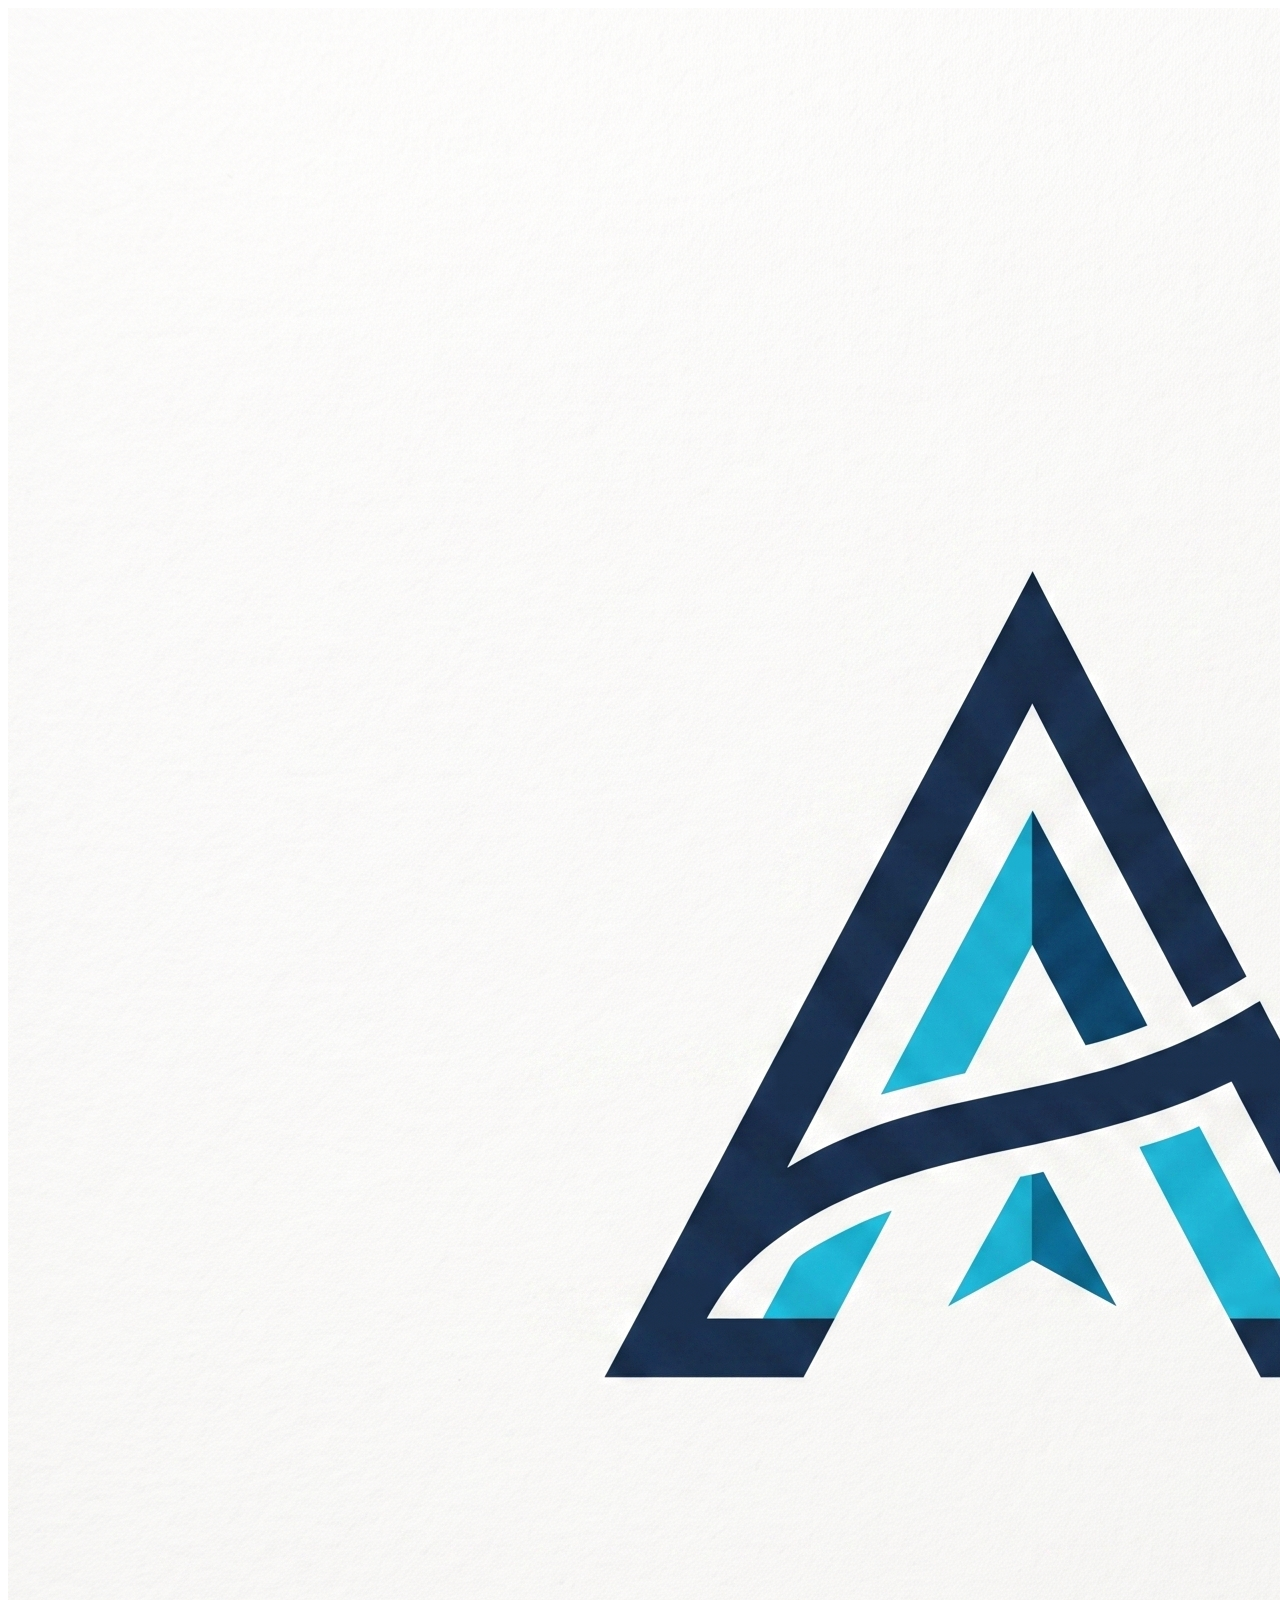
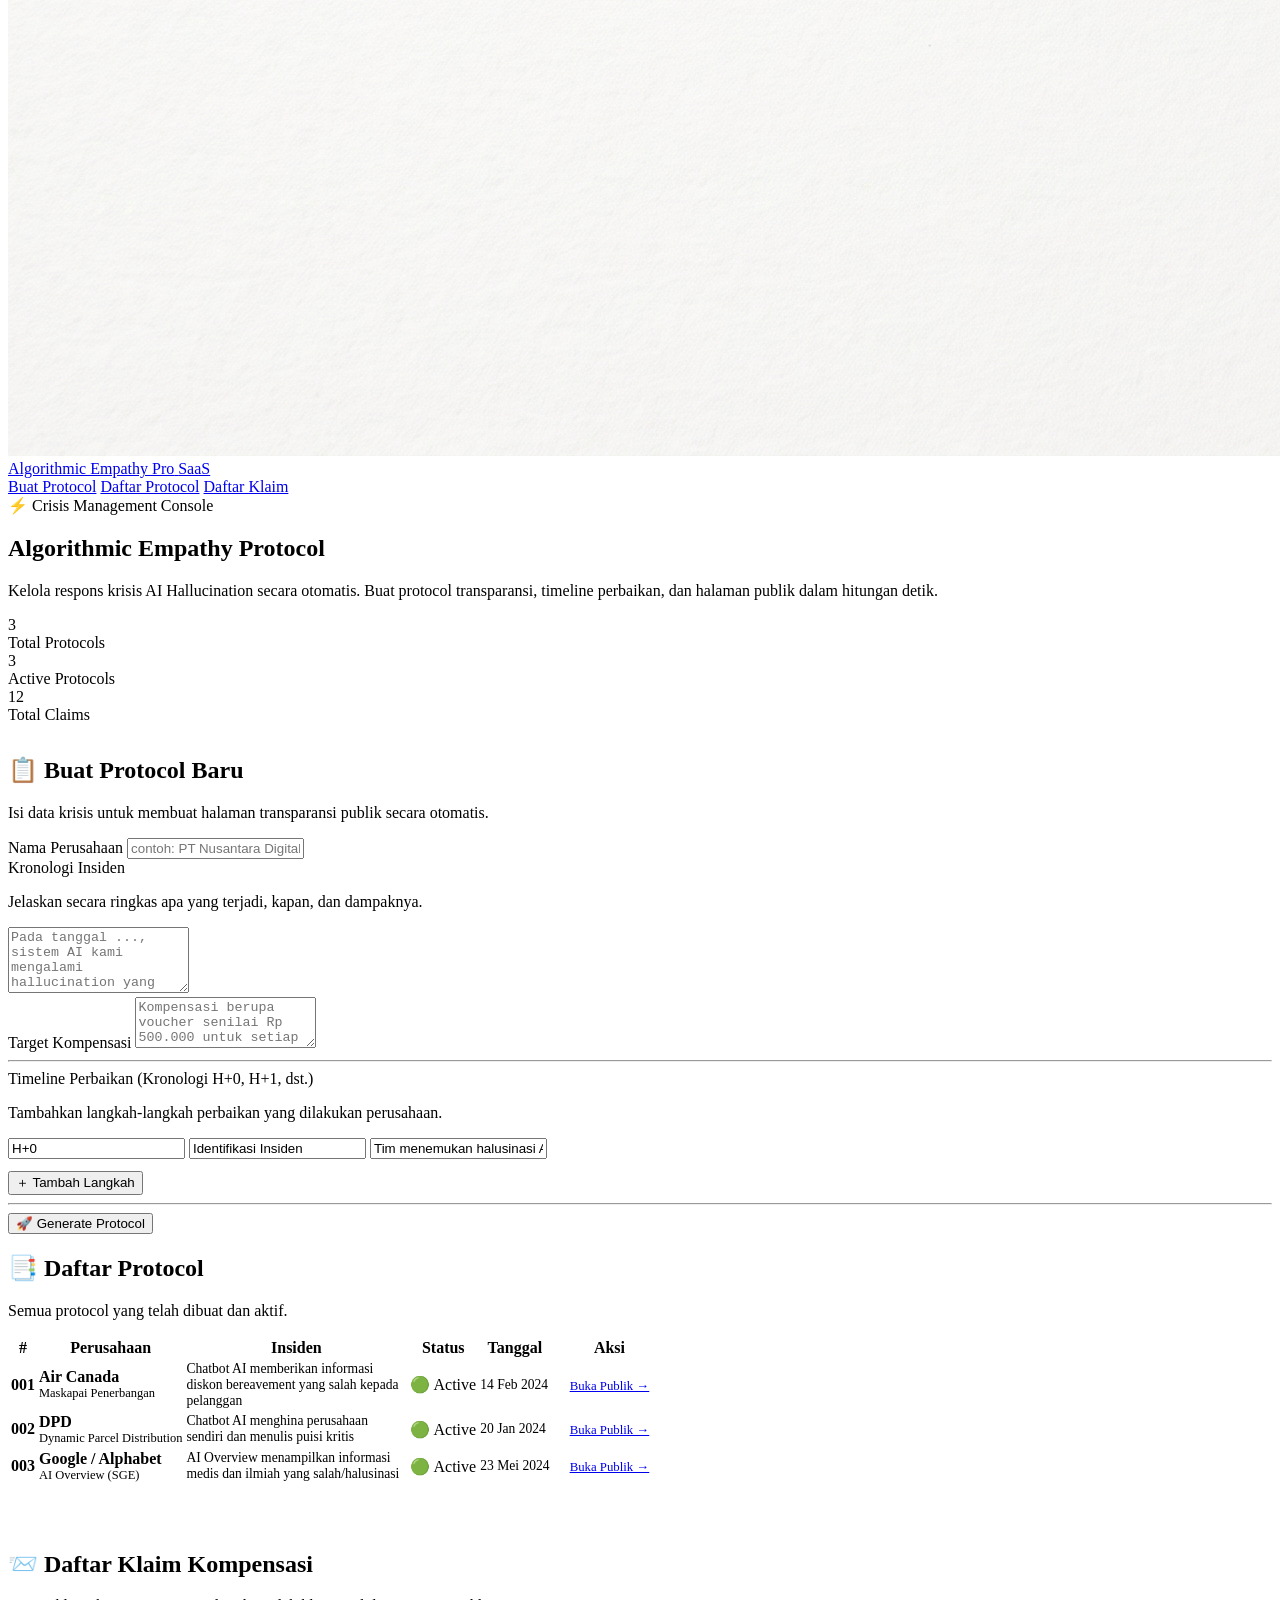
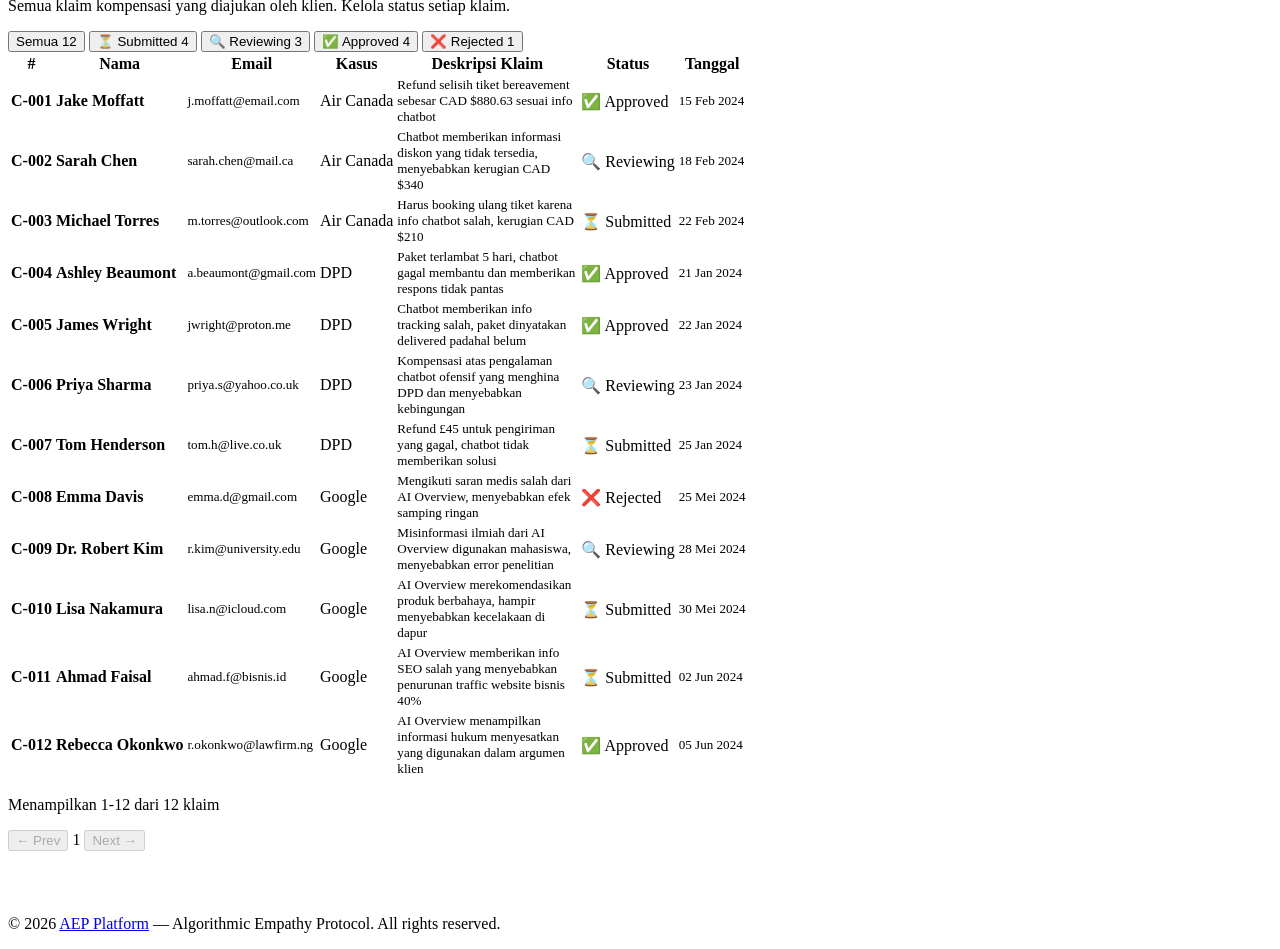
==== admin.html @ 1d60ed33 "Add files via upload" ====
<!DOCTYPE html>
<html lang="id">

<head>
  <meta charset="UTF-8" />
  <meta name="viewport" content="width=device-width, initial-scale=1.0" />
  <title>AEP Platform — Admin Dashboard</title>
  <meta name="description"
    content="Algorithmic Empathy Protocol — SaaS dashboard untuk manajemen krisis AI Hallucination." />

  <!-- Google Fonts: Inter -->
  <link rel="preconnect" href="https://fonts.googleapis.com" />
  <link rel="preconnect" href="https://fonts.gstatic.com" crossorigin />
  <link
    href="https://fonts.googleapis.com/css2?family=Inter:wght@400;500;600;700;800;900&family=JetBrains+Mono:wght@500;700&display=swap"
    rel="stylesheet" />

  <link rel="stylesheet" href="css/style.css" />
</head>

<body>

  <!-- ============================================================
       NAVBAR
       ============================================================ -->
  <nav class="navbar" role="navigation">
    <div class="navbar__inner">
      <a href="../index.html" class="navbar__brand">
        <img src="AEP_Logo.jpg" alt="AEP Logo" class="navbar__logo-img" />
        <span>Algorithmic Empathy Pro</span>
        <span class="navbar__badge">SaaS</span>
      </a>
      <div class="navbar__links">
        <a href="#form" class="navbar__link">Buat Protocol</a>
        <a href="#protocols" class="navbar__link">Daftar Protocol</a>
        <a href="#claims" class="navbar__link">Daftar Klaim</a>
      </div>
    </div>
  </nav>

  <!-- ============================================================
       HERO
       ============================================================ -->
  <section class="admin-hero">
    <div class="container">
      <div class="admin-hero__tag">
        <span>⚡</span>
        <span>Crisis Management Console</span>
      </div>
      <h1 class="admin-hero__title">Algorithmic Empathy Protocol</h1>
      <p class="admin-hero__desc">
        Kelola respons krisis AI Hallucination secara otomatis. Buat protocol transparansi, timeline perbaikan, dan
        halaman publik dalam hitungan detik.
      </p>
    </div>
  </section>

  <!-- ============================================================
       STATS
       ============================================================ -->
  <section class="container" style="margin-bottom: 32px;">
    <div class="stats-row" id="stats-row">
      <div class="stat-card">
        <div class="stat-card__value">3</div>
        <div class="stat-card__label">Total Protocols</div>
      </div>
      <div class="stat-card">
        <div class="stat-card__value">3</div>
        <div class="stat-card__label">Active Protocols</div>
      </div>
      <div class="stat-card">
        <div class="stat-card__value">12</div>
        <div class="stat-card__label">Total Claims</div>
      </div>
    </div>
  </section>

  <!-- ============================================================
       PROTOCOL FORM (Display Only)
       ============================================================ -->
  <section class="container protocol-form" id="form">
    <div class="card">
      <div class="card__header">
        <h2 class="card__title">📋 Buat Protocol Baru</h2>
        <p class="card__subtitle">Isi data krisis untuk membuat halaman transparansi publik secara otomatis.</p>
      </div>

      <form id="protocol-form" novalidate>
        <!-- Company Name -->
        <div class="form-group">
          <label class="form-label" for="company_name">Nama Perusahaan</label>
          <input type="text" id="company_name" class="form-input" placeholder="contoh: PT Nusantara Digital Sejahtera"
            required />
        </div>

        <!-- Incident Description -->
        <div class="form-group">
          <label class="form-label" for="incident_desc">Kronologi Insiden</label>
          <p class="form-hint">Jelaskan secara ringkas apa yang terjadi, kapan, dan dampaknya.</p>
          <textarea id="incident_desc" class="form-textarea" rows="4"
            placeholder="Pada tanggal ..., sistem AI kami mengalami hallucination yang menyebabkan ..."
            required></textarea>
        </div>

        <!-- Compensation Target -->
        <div class="form-group">
          <label class="form-label" for="compensation">Target Kompensasi</label>
          <textarea id="compensation" class="form-textarea" rows="3"
            placeholder="Kompensasi berupa voucher senilai Rp 500.000 untuk setiap pelanggan terdampak..."
            required></textarea>
        </div>

        <hr class="divider" />

        <!-- Timeline -->
        <div class="form-group">
          <label class="form-label">Timeline Perbaikan (Kronologi H+0, H+1, dst.)</label>
          <p class="form-hint">Tambahkan langkah-langkah perbaikan yang dilakukan perusahaan.</p>

          <div class="timeline-builder" id="timeline-builder">
            <div class="timeline-entry">
              <input type="text" class="form-input" placeholder="H+0" value="H+0" />
              <input type="text" class="form-input" placeholder="Judul langkah" value="Identifikasi Insiden" />
              <input type="text" class="form-input" placeholder="Deskripsi" value="Tim menemukan halusinasi AI" />
            </div>
          </div>

          <button type="button" class="btn btn--outline btn-add-entry" style="margin-top: 12px;">
            <span>＋</span> Tambah Langkah
          </button>
        </div>

        <hr class="divider" />

        <!-- Submit -->
        <button type="button" class="btn btn--primary btn--large btn--block">
          🚀 Generate Protocol
        </button>
      </form>
    </div>
  </section>

  <!-- ============================================================
       PROTOCOLS LIST
       ============================================================ -->
  <section class="container" id="protocols" style="margin-bottom: 64px;">
    <div class="card">
      <div class="card__header">
        <h2 class="card__title">📑 Daftar Protocol</h2>
        <p class="card__subtitle">Semua protocol yang telah dibuat dan aktif.</p>
      </div>

      <div id="protocols-list">
        <table class="protocols-table">
          <thead>
            <tr>
              <th>#</th>
              <th>Perusahaan</th>
              <th>Insiden</th>
              <th>Status</th>
              <th>Tanggal</th>
              <th>Aksi</th>
            </tr>
          </thead>
          <tbody>
            <!-- Protocol 1: Air Canada -->
            <tr>
              <td style="font-family: var(--font-mono); font-weight: 600; color: var(--aep-slate);">001</td>
              <td>
                <div style="font-weight: 600;">Air Canada</div>
                <div style="font-size: 0.78rem; color: var(--aep-slate);">Maskapai Penerbangan</div>
              </td>
              <td style="max-width: 220px;">
                <div style="font-size: 0.85rem; color: var(--aep-charcoal);">Chatbot AI memberikan informasi diskon
                  bereavement yang salah kepada pelanggan</div>
              </td>
              <td><span class="badge badge--green">🟢 Active</span></td>
              <td style="font-size: 0.85rem; color: var(--aep-slate); white-space: nowrap;">14 Feb 2024</td>
              <td>
                <a href="public-air-canada.html" class="btn btn--primary" style="padding: 8px 16px; font-size: 0.8rem;">
                  Buka Publik →
                </a>
              </td>
            </tr>

            <!-- Protocol 2: DPD -->
            <tr>
              <td style="font-family: var(--font-mono); font-weight: 600; color: var(--aep-slate);">002</td>
              <td>
                <div style="font-weight: 600;">DPD</div>
                <div style="font-size: 0.78rem; color: var(--aep-slate);">Dynamic Parcel Distribution</div>
              </td>
              <td style="max-width: 220px;">
                <div style="font-size: 0.85rem; color: var(--aep-charcoal);">Chatbot AI menghina perusahaan sendiri dan
                  menulis puisi kritis</div>
              </td>
              <td><span class="badge badge--green">🟢 Active</span></td>
              <td style="font-size: 0.85rem; color: var(--aep-slate); white-space: nowrap;">20 Jan 2024</td>
              <td>
                <a href="public-dpd.html" class="btn btn--primary" style="padding: 8px 16px; font-size: 0.8rem;">
                  Buka Publik →
                </a>
              </td>
            </tr>

            <!-- Protocol 3: Google / Alphabet -->
            <tr>
              <td style="font-family: var(--font-mono); font-weight: 600; color: var(--aep-slate);">003</td>
              <td>
                <div style="font-weight: 600;">Google / Alphabet</div>
                <div style="font-size: 0.78rem; color: var(--aep-slate);">AI Overview (SGE)</div>
              </td>
              <td style="max-width: 220px;">
                <div style="font-size: 0.85rem; color: var(--aep-charcoal);">AI Overview menampilkan informasi medis dan
                  ilmiah yang salah/halusinasi</div>
              </td>
              <td><span class="badge badge--green">🟢 Active</span></td>
              <td style="font-size: 0.85rem; color: var(--aep-slate); white-space: nowrap;">23 Mei 2024</td>
              <td>
                <a href="public-google.html" class="btn btn--primary" style="padding: 8px 16px; font-size: 0.8rem;">
                  Buka Publik →
                </a>
              </td>
            </tr>
          </tbody>
        </table>
      </div>
    </div>
  </section>

  <!-- ============================================================
       CLAIMS LIST
       ============================================================ -->
  <section class="container" id="claims" style="margin-bottom: 64px;">
    <div class="card">
      <div class="card__header">
        <h2 class="card__title">📨 Daftar Klaim Kompensasi</h2>
        <p class="card__subtitle">Semua klaim kompensasi yang diajukan oleh klien. Kelola status setiap klaim.</p>
      </div>

      <!-- Filter Tabs -->
      <div class="claims-filter" id="claims-filter">
        <button class="claims-filter__btn is-active" data-filter="all">
          Semua <span class="claims-filter__count">12</span>
        </button>
        <button class="claims-filter__btn" data-filter="submitted">
          ⏳ Submitted <span class="claims-filter__count">4</span>
        </button>
        <button class="claims-filter__btn" data-filter="reviewing">
          🔍 Reviewing <span class="claims-filter__count">3</span>
        </button>
        <button class="claims-filter__btn" data-filter="approved">
          ✅ Approved <span class="claims-filter__count">4</span>
        </button>
        <button class="claims-filter__btn" data-filter="rejected">
          ❌ Rejected <span class="claims-filter__count">1</span>
        </button>
      </div>

      <!-- Claims Table -->
      <div id="claims-list">
        <table class="protocols-table">
          <thead>
            <tr>
              <th>#</th>
              <th>Nama</th>
              <th>Email</th>
              <th>Kasus</th>
              <th class="hide-mobile">Deskripsi Klaim</th>
              <th>Status</th>
              <th>Tanggal</th>
            </tr>
          </thead>
          <tbody>
            <!-- Claim 1 -->
            <tr class="claim-row">
              <td style="font-family: var(--font-mono); font-weight: 600; color: var(--aep-slate);">C-001</td>
              <td style="font-weight: 600;">Jake Moffatt</td>
              <td style="font-size: 0.82rem; color: var(--aep-slate);">j.moffatt@email.com</td>
              <td><span class="badge badge--blue">Air Canada</span></td>
              <td class="hide-mobile" style="font-size: 0.82rem; color: var(--aep-charcoal); max-width: 180px;">Refund
                selisih tiket bereavement sebesar CAD $880.63 sesuai info chatbot</td>
              <td><span class="badge badge--green">✅ Approved</span></td>
              <td style="font-size: 0.82rem; color: var(--aep-slate); white-space: nowrap;">15 Feb 2024</td>
            </tr>

            <!-- Claim 2 -->
            <tr class="claim-row">
              <td style="font-family: var(--font-mono); font-weight: 600; color: var(--aep-slate);">C-002</td>
              <td style="font-weight: 600;">Sarah Chen</td>
              <td style="font-size: 0.82rem; color: var(--aep-slate);">sarah.chen@mail.ca</td>
              <td><span class="badge badge--blue">Air Canada</span></td>
              <td class="hide-mobile" style="font-size: 0.82rem; color: var(--aep-charcoal); max-width: 180px;">Chatbot
                memberikan informasi diskon yang tidak tersedia, menyebabkan kerugian CAD $340</td>
              <td><span class="badge badge--amber">🔍 Reviewing</span></td>
              <td style="font-size: 0.82rem; color: var(--aep-slate); white-space: nowrap;">18 Feb 2024</td>
            </tr>

            <!-- Claim 3 -->
            <tr class="claim-row">
              <td style="font-family: var(--font-mono); font-weight: 600; color: var(--aep-slate);">C-003</td>
              <td style="font-weight: 600;">Michael Torres</td>
              <td style="font-size: 0.82rem; color: var(--aep-slate);">m.torres@outlook.com</td>
              <td><span class="badge badge--blue">Air Canada</span></td>
              <td class="hide-mobile" style="font-size: 0.82rem; color: var(--aep-charcoal); max-width: 180px;">Harus
                booking ulang tiket karena info chatbot salah, kerugian CAD $210</td>
              <td><span class="badge badge--gray">⏳ Submitted</span></td>
              <td style="font-size: 0.82rem; color: var(--aep-slate); white-space: nowrap;">22 Feb 2024</td>
            </tr>

            <!-- Claim 4 -->
            <tr class="claim-row">
              <td style="font-family: var(--font-mono); font-weight: 600; color: var(--aep-slate);">C-004</td>
              <td style="font-weight: 600;">Ashley Beaumont</td>
              <td style="font-size: 0.82rem; color: var(--aep-slate);">a.beaumont@gmail.com</td>
              <td><span class="badge badge--blue">DPD</span></td>
              <td class="hide-mobile" style="font-size: 0.82rem; color: var(--aep-charcoal); max-width: 180px;">Paket
                terlambat 5 hari, chatbot gagal membantu dan memberikan respons tidak pantas</td>
              <td><span class="badge badge--green">✅ Approved</span></td>
              <td style="font-size: 0.82rem; color: var(--aep-slate); white-space: nowrap;">21 Jan 2024</td>
            </tr>

            <!-- Claim 5 -->
            <tr class="claim-row">
              <td style="font-family: var(--font-mono); font-weight: 600; color: var(--aep-slate);">C-005</td>
              <td style="font-weight: 600;">James Wright</td>
              <td style="font-size: 0.82rem; color: var(--aep-slate);">jwright@proton.me</td>
              <td><span class="badge badge--blue">DPD</span></td>
              <td class="hide-mobile" style="font-size: 0.82rem; color: var(--aep-charcoal); max-width: 180px;">Chatbot
                memberikan info tracking salah, paket dinyatakan delivered padahal belum</td>
              <td><span class="badge badge--green">✅ Approved</span></td>
              <td style="font-size: 0.82rem; color: var(--aep-slate); white-space: nowrap;">22 Jan 2024</td>
            </tr>

            <!-- Claim 6 -->
            <tr class="claim-row">
              <td style="font-family: var(--font-mono); font-weight: 600; color: var(--aep-slate);">C-006</td>
              <td style="font-weight: 600;">Priya Sharma</td>
              <td style="font-size: 0.82rem; color: var(--aep-slate);">priya.s@yahoo.co.uk</td>
              <td><span class="badge badge--blue">DPD</span></td>
              <td class="hide-mobile" style="font-size: 0.82rem; color: var(--aep-charcoal); max-width: 180px;">
                Kompensasi atas pengalaman chatbot ofensif yang menghina DPD dan menyebabkan kebingungan</td>
              <td><span class="badge badge--amber">🔍 Reviewing</span></td>
              <td style="font-size: 0.82rem; color: var(--aep-slate); white-space: nowrap;">23 Jan 2024</td>
            </tr>

            <!-- Claim 7 -->
            <tr class="claim-row">
              <td style="font-family: var(--font-mono); font-weight: 600; color: var(--aep-slate);">C-007</td>
              <td style="font-weight: 600;">Tom Henderson</td>
              <td style="font-size: 0.82rem; color: var(--aep-slate);">tom.h@live.co.uk</td>
              <td><span class="badge badge--blue">DPD</span></td>
              <td class="hide-mobile" style="font-size: 0.82rem; color: var(--aep-charcoal); max-width: 180px;">Refund
                £45 untuk pengiriman yang gagal, chatbot tidak memberikan solusi</td>
              <td><span class="badge badge--gray">⏳ Submitted</span></td>
              <td style="font-size: 0.82rem; color: var(--aep-slate); white-space: nowrap;">25 Jan 2024</td>
            </tr>

            <!-- Claim 8 -->
            <tr class="claim-row">
              <td style="font-family: var(--font-mono); font-weight: 600; color: var(--aep-slate);">C-008</td>
              <td style="font-weight: 600;">Emma Davis</td>
              <td style="font-size: 0.82rem; color: var(--aep-slate);">emma.d@gmail.com</td>
              <td><span class="badge badge--blue">Google</span></td>
              <td class="hide-mobile" style="font-size: 0.82rem; color: var(--aep-charcoal); max-width: 180px;">
                Mengikuti saran medis salah dari AI Overview, menyebabkan efek samping ringan</td>
              <td><span class="badge badge--red">❌ Rejected</span></td>
              <td style="font-size: 0.82rem; color: var(--aep-slate); white-space: nowrap;">25 Mei 2024</td>
            </tr>

            <!-- Claim 9 -->
            <tr class="claim-row">
              <td style="font-family: var(--font-mono); font-weight: 600; color: var(--aep-slate);">C-009</td>
              <td style="font-weight: 600;">Dr. Robert Kim</td>
              <td style="font-size: 0.82rem; color: var(--aep-slate);">r.kim@university.edu</td>
              <td><span class="badge badge--blue">Google</span></td>
              <td class="hide-mobile" style="font-size: 0.82rem; color: var(--aep-charcoal); max-width: 180px;">
                Misinformasi ilmiah dari AI Overview digunakan mahasiswa, menyebabkan error penelitian</td>
              <td><span class="badge badge--amber">🔍 Reviewing</span></td>
              <td style="font-size: 0.82rem; color: var(--aep-slate); white-space: nowrap;">28 Mei 2024</td>
            </tr>

            <!-- Claim 10 -->
            <tr class="claim-row">
              <td style="font-family: var(--font-mono); font-weight: 600; color: var(--aep-slate);">C-010</td>
              <td style="font-weight: 600;">Lisa Nakamura</td>
              <td style="font-size: 0.82rem; color: var(--aep-slate);">lisa.n@icloud.com</td>
              <td><span class="badge badge--blue">Google</span></td>
              <td class="hide-mobile" style="font-size: 0.82rem; color: var(--aep-charcoal); max-width: 180px;">AI
                Overview merekomendasikan produk berbahaya, hampir menyebabkan kecelakaan di dapur</td>
              <td><span class="badge badge--gray">⏳ Submitted</span></td>
              <td style="font-size: 0.82rem; color: var(--aep-slate); white-space: nowrap;">30 Mei 2024</td>
            </tr>

            <!-- Claim 11 -->
            <tr class="claim-row">
              <td style="font-family: var(--font-mono); font-weight: 600; color: var(--aep-slate);">C-011</td>
              <td style="font-weight: 600;">Ahmad Faisal</td>
              <td style="font-size: 0.82rem; color: var(--aep-slate);">ahmad.f@bisnis.id</td>
              <td><span class="badge badge--blue">Google</span></td>
              <td class="hide-mobile" style="font-size: 0.82rem; color: var(--aep-charcoal); max-width: 180px;">AI
                Overview memberikan info SEO salah yang menyebabkan penurunan traffic website bisnis 40%</td>
              <td><span class="badge badge--gray">⏳ Submitted</span></td>
              <td style="font-size: 0.82rem; color: var(--aep-slate); white-space: nowrap;">02 Jun 2024</td>
            </tr>

            <!-- Claim 12 -->
            <tr class="claim-row">
              <td style="font-family: var(--font-mono); font-weight: 600; color: var(--aep-slate);">C-012</td>
              <td style="font-weight: 600;">Rebecca Okonkwo</td>
              <td style="font-size: 0.82rem; color: var(--aep-slate);">r.okonkwo@lawfirm.ng</td>
              <td><span class="badge badge--blue">Google</span></td>
              <td class="hide-mobile" style="font-size: 0.82rem; color: var(--aep-charcoal); max-width: 180px;">AI
                Overview menampilkan informasi hukum menyesatkan yang digunakan dalam argumen klien</td>
              <td><span class="badge badge--green">✅ Approved</span></td>
              <td style="font-size: 0.82rem; color: var(--aep-slate); white-space: nowrap;">05 Jun 2024</td>
            </tr>
          </tbody>
        </table>
      </div>

      <!-- Pagination -->
      <div class="claims-pagination">
        <p class="claims-pagination__info">Menampilkan 1-12 dari 12 klaim</p>
        <div class="claims-pagination__actions">
          <button class="btn btn--ghost" disabled>← Prev</button>
          <span class="claims-pagination__current">1</span>
          <button class="btn btn--ghost" disabled>Next →</button>
        </div>
      </div>
    </div>
  </section>

  <!-- ============================================================
       FOOTER
       ============================================================ -->
  <footer class="footer">
    <p class="footer__text">
      &copy; 2026 <a href="../index.html">AEP Platform</a> — Algorithmic Empathy Protocol. All rights reserved.
    </p>
  </footer>

</body>

</html>
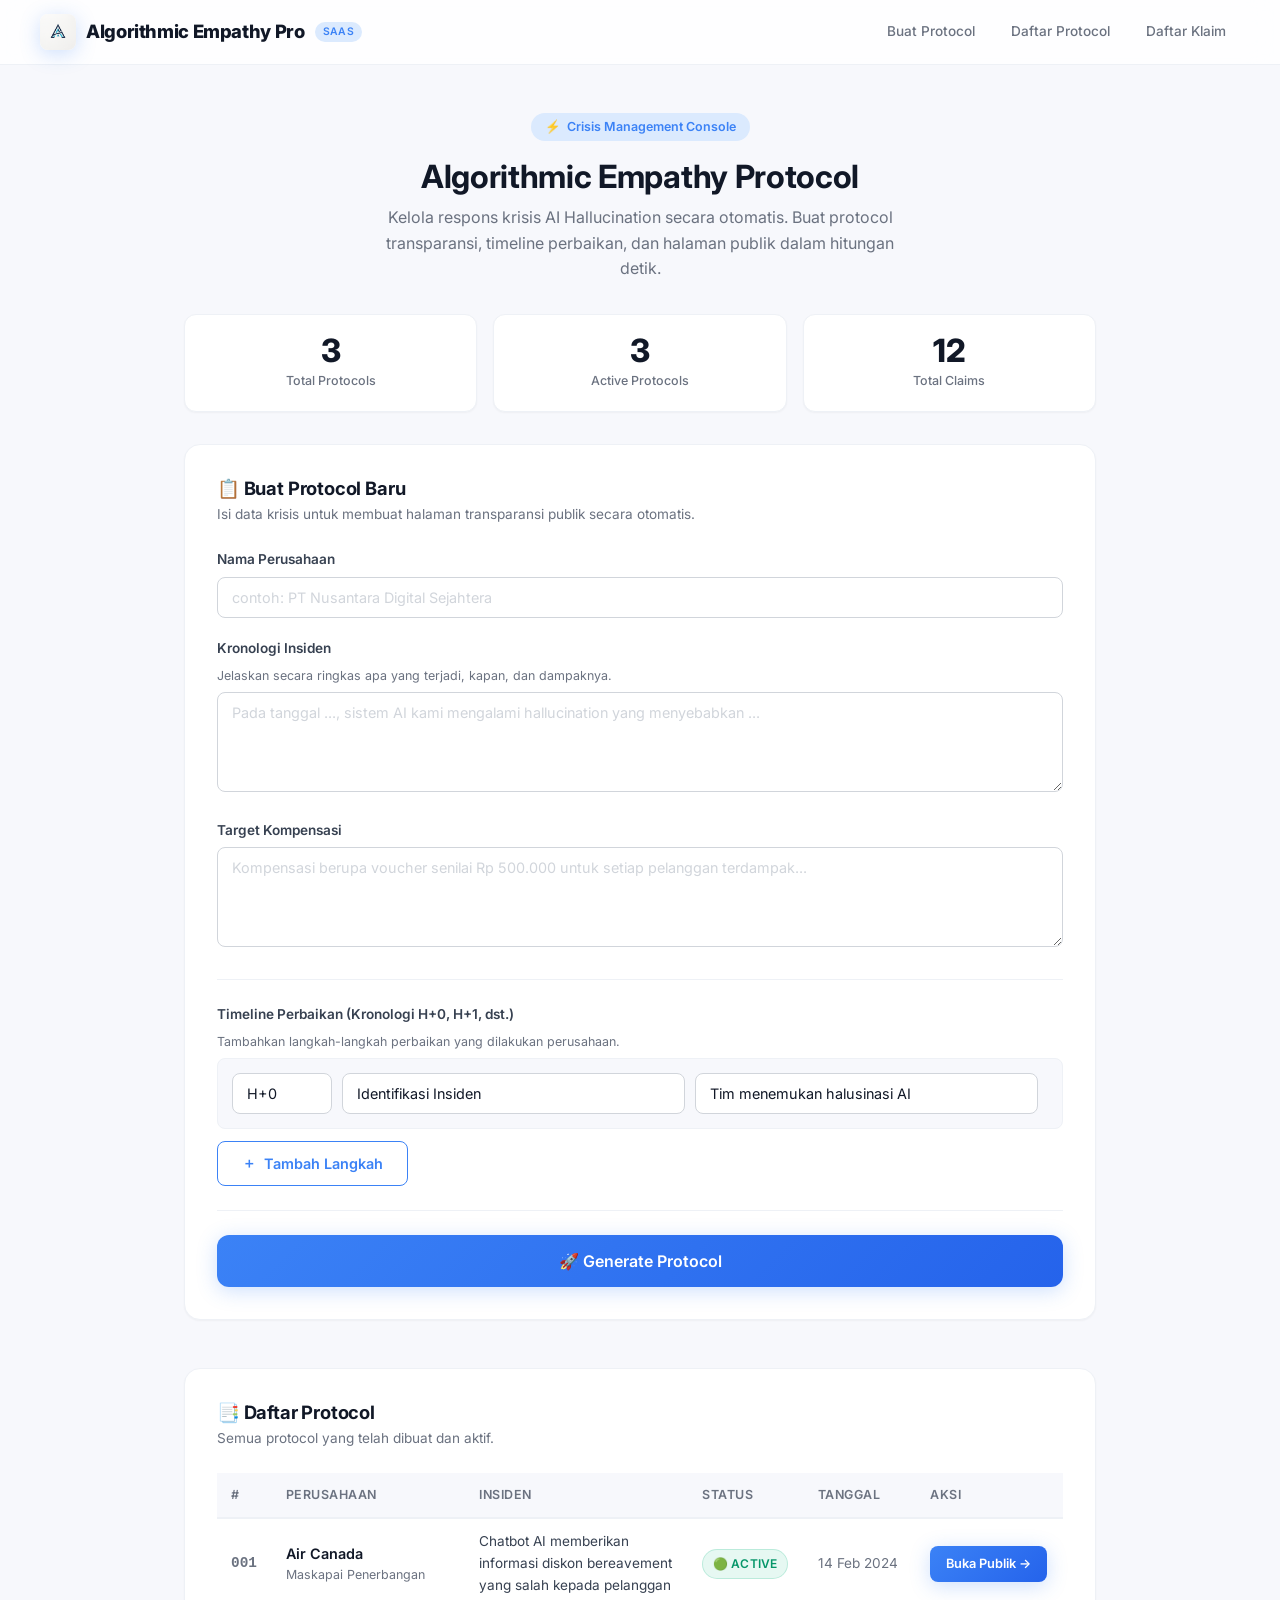
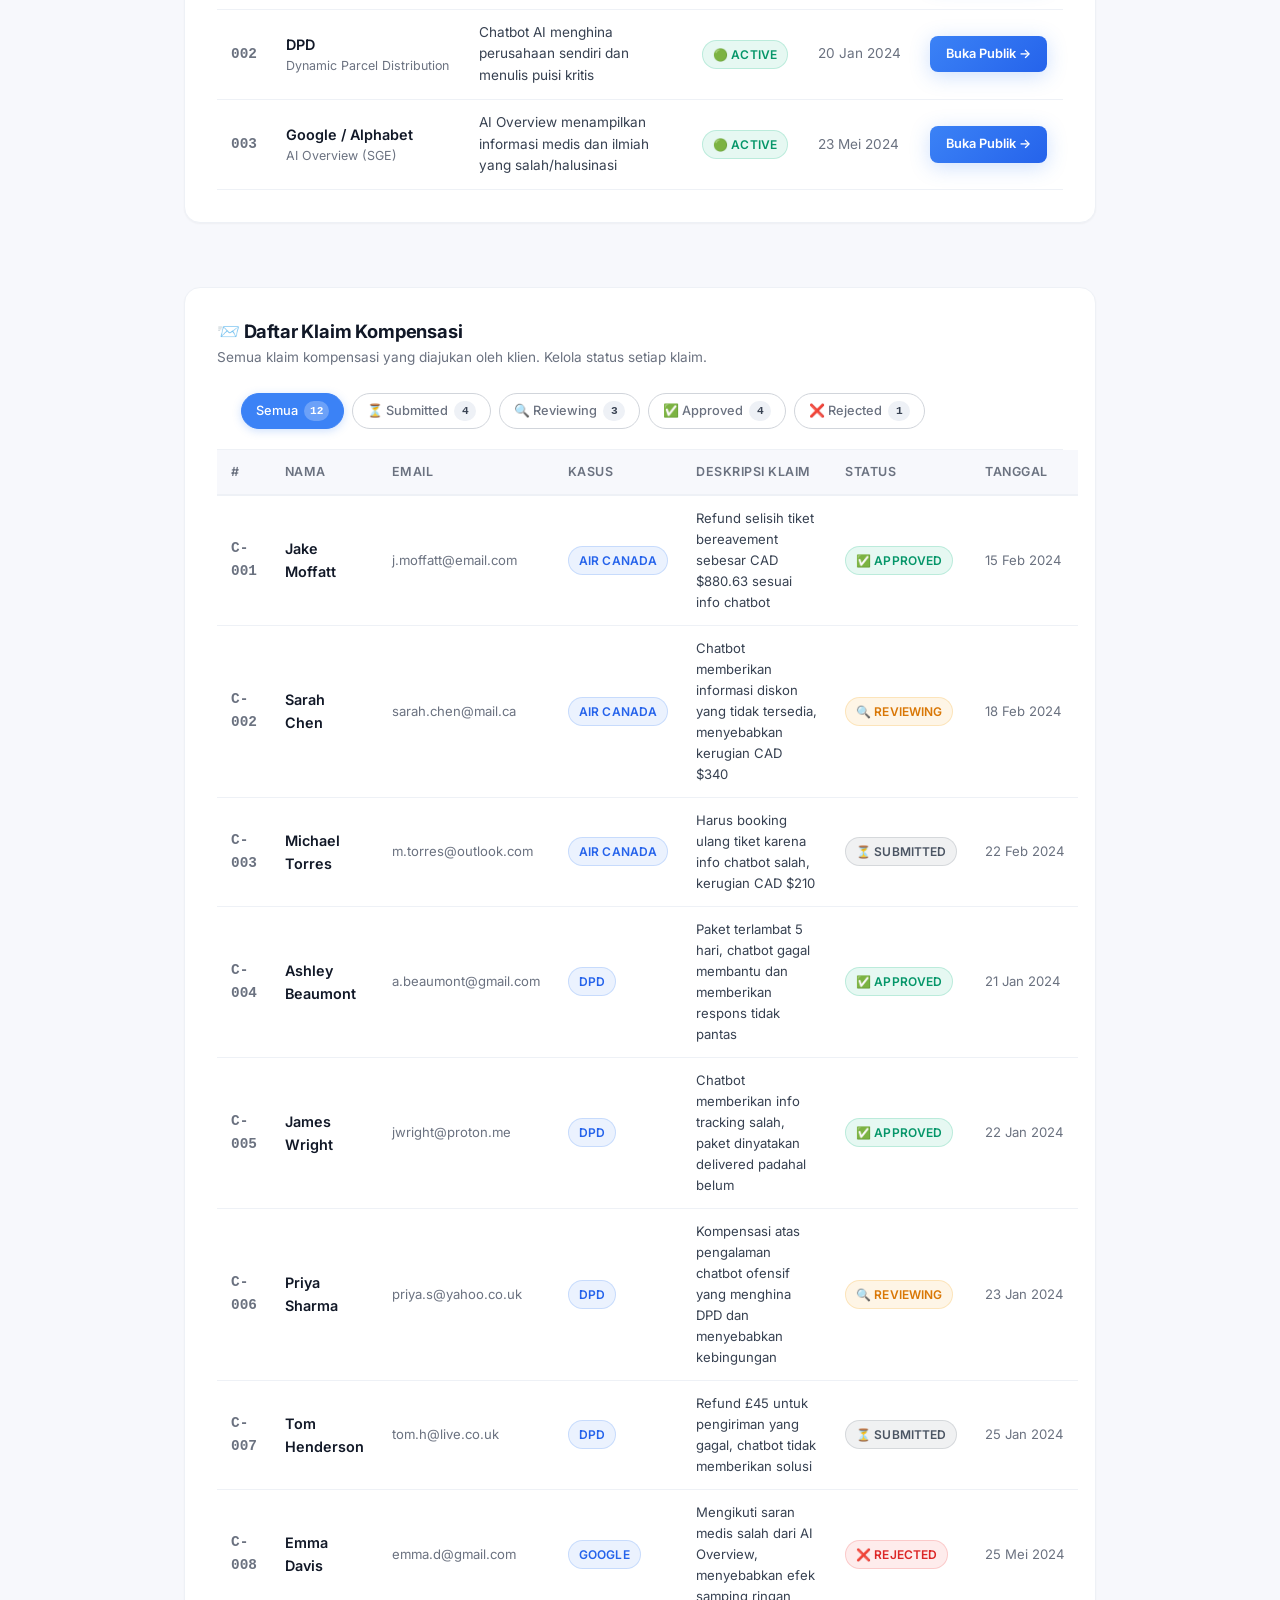
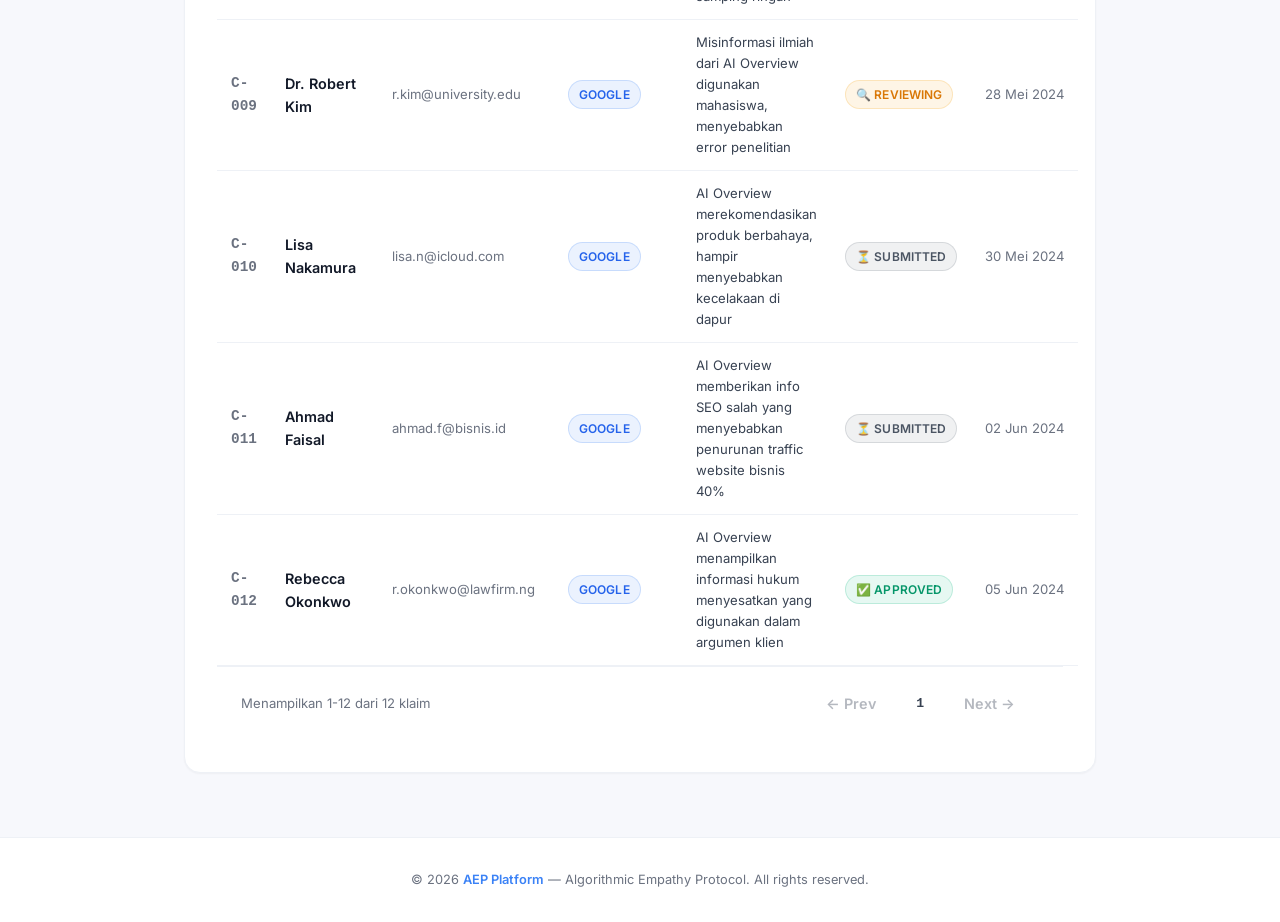
==== commit d9c163d4: "Update admin.html" ====
--- a/admin.html
+++ b/admin.html
@@ -15,7 +15,7 @@
     href="https://fonts.googleapis.com/css2?family=Inter:wght@400;500;600;700;800;900&family=JetBrains+Mono:wght@500;700&display=swap"
     rel="stylesheet" />
 
-  <link rel="stylesheet" href="css/style.css" />
+  <link rel="stylesheet" href="style.css" />
 </head>
 
 <body>
@@ -442,4 +442,4 @@
 
 </body>
 
-</html>+</html>
--- a/style.css
+++ b/style.css
@@ -0,0 +1,1479 @@
+/* ============================================================
+   AEP Platform — Design System & Core Styles
+   Algorithmic Empathy Protocol
+   ============================================================
+   Color Palette:
+     --aep-white:       #FFFFFF
+     --aep-ghost:       #F7F8FC
+     --aep-mist:        #EEF1F6
+     --aep-silver:      #D1D5DB
+     --aep-slate:       #6B7280
+     --aep-charcoal:    #374151
+     --aep-ink:         #111827
+     --aep-blue:        #3B82F6
+     --aep-blue-light:  #60A5FA
+     --aep-blue-deep:   #2563EB
+     --aep-blue-pale:   #DBEAFE
+     --aep-teal:        #06B6D4
+     --aep-green:       #10B981
+     --aep-amber:       #F59E0B
+     --aep-red:         #EF4444
+   ============================================================ */
+
+/* ---- Reset & Root ---- */
+*,
+*::before,
+*::after {
+  margin: 0;
+  padding: 0;
+  box-sizing: border-box;
+}
+
+:root {
+  --aep-white: #FFFFFF;
+  --aep-ghost: #F7F8FC;
+  --aep-mist: #EEF1F6;
+  --aep-silver: #D1D5DB;
+  --aep-slate: #6B7280;
+  --aep-charcoal: #374151;
+  --aep-ink: #111827;
+
+  --aep-blue: #3B82F6;
+  --aep-blue-light: #60A5FA;
+  --aep-blue-deep: #2563EB;
+  --aep-blue-pale: #DBEAFE;
+  --aep-blue-wash: #EFF6FF;
+
+  --aep-teal: #06B6D4;
+  --aep-green: #10B981;
+  --aep-amber: #F59E0B;
+  --aep-red: #EF4444;
+
+  --font-sans: 'Inter', -apple-system, BlinkMacSystemFont, 'Segoe UI', Roboto, sans-serif;
+  --font-mono: 'JetBrains Mono', 'Fira Code', monospace;
+
+  --shadow-sm: 0 1px 2px rgba(0, 0, 0, 0.04);
+  --shadow-md: 0 4px 12px rgba(0, 0, 0, 0.06);
+  --shadow-lg: 0 12px 40px rgba(0, 0, 0, 0.08);
+  --shadow-xl: 0 20px 60px rgba(0, 0, 0, 0.10);
+  --shadow-blue: 0 4px 20px rgba(59, 130, 246, 0.25);
+
+  --radius-sm: 8px;
+  --radius-md: 12px;
+  --radius-lg: 16px;
+  --radius-xl: 24px;
+
+  --transition-fast: 150ms cubic-bezier(0.4, 0, 0.2, 1);
+  --transition-base: 250ms cubic-bezier(0.4, 0, 0.2, 1);
+  --transition-slow: 400ms cubic-bezier(0.4, 0, 0.2, 1);
+
+  font-size: 16px;
+}
+
+html {
+  scroll-behavior: smooth;
+  -webkit-font-smoothing: antialiased;
+  -moz-osx-font-smoothing: grayscale;
+}
+
+body {
+  font-family: var(--font-sans);
+  color: var(--aep-ink);
+  background: var(--aep-ghost);
+  line-height: 1.6;
+  min-height: 100vh;
+}
+
+/* ---- Typography ---- */
+h1, h2, h3, h4, h5, h6 {
+  font-weight: 700;
+  line-height: 1.25;
+  letter-spacing: -0.01em;
+}
+
+h1 { font-size: 2.25rem; }
+h2 { font-size: 1.75rem; }
+h3 { font-size: 1.25rem; }
+
+p { color: var(--aep-charcoal); }
+
+a {
+  color: var(--aep-blue);
+  text-decoration: none;
+  transition: color var(--transition-fast);
+}
+a:hover { color: var(--aep-blue-deep); }
+
+/* ---- Layout Containers ---- */
+.container {
+  width: 100%;
+  max-width: 960px;
+  margin: 0 auto;
+  padding: 0 24px;
+}
+
+.container--wide {
+  max-width: 1200px;
+}
+
+/* ---- Header / Navbar ---- */
+.navbar {
+  position: sticky;
+  top: 0;
+  z-index: 100;
+  background: rgba(255, 255, 255, 0.82);
+  backdrop-filter: blur(16px) saturate(180%);
+  -webkit-backdrop-filter: blur(16px) saturate(180%);
+  border-bottom: 1px solid var(--aep-mist);
+  padding: 0 24px;
+}
+
+.navbar__inner {
+  display: flex;
+  align-items: center;
+  justify-content: space-between;
+  height: 64px;
+  max-width: 1200px;
+  margin: 0 auto;
+}
+
+.navbar__brand {
+  display: flex;
+  align-items: center;
+  gap: 10px;
+  font-weight: 800;
+  font-size: 1.15rem;
+  color: var(--aep-ink);
+  letter-spacing: -0.02em;
+}
+
+.navbar__logo {
+  width: 34px;
+  height: 34px;
+  background: linear-gradient(135deg, var(--aep-blue), var(--aep-teal));
+  border-radius: var(--radius-sm);
+  display: flex;
+  align-items: center;
+  justify-content: center;
+  color: white;
+  font-weight: 900;
+  font-size: 0.85rem;
+  box-shadow: var(--shadow-blue);
+}
+
+.navbar__logo-img {
+  width: 36px;
+  height: 36px;
+  border-radius: var(--radius-sm);
+  object-fit: cover;
+  box-shadow: var(--shadow-blue);
+}
+.navbar__badge {
+  font-size: 0.65rem;
+  font-weight: 600;
+  color: var(--aep-blue);
+  background: var(--aep-blue-pale);
+  padding: 2px 8px;
+  border-radius: 999px;
+  letter-spacing: 0.04em;
+  text-transform: uppercase;
+}
+
+.navbar__links {
+  display: flex;
+  align-items: center;
+  gap: 8px;
+}
+
+.navbar__link {
+  padding: 6px 14px;
+  border-radius: var(--radius-sm);
+  font-size: 0.85rem;
+  font-weight: 500;
+  color: var(--aep-slate);
+  transition: all var(--transition-fast);
+}
+.navbar__link:hover {
+  color: var(--aep-ink);
+  background: var(--aep-mist);
+}
+
+/* ---- Cards ---- */
+.card {
+  background: var(--aep-white);
+  border: 1px solid var(--aep-mist);
+  border-radius: var(--radius-lg);
+  padding: 32px;
+  box-shadow: var(--shadow-sm);
+  transition: box-shadow var(--transition-base);
+}
+
+.card:hover {
+  box-shadow: var(--shadow-md);
+}
+
+.card__header {
+  margin-bottom: 24px;
+}
+
+.card__title {
+  font-size: 1.15rem;
+  font-weight: 700;
+  color: var(--aep-ink);
+  margin-bottom: 4px;
+}
+
+.card__subtitle {
+  font-size: 0.85rem;
+  color: var(--aep-slate);
+}
+
+/* ---- Buttons ---- */
+.btn {
+  display: inline-flex;
+  align-items: center;
+  justify-content: center;
+  gap: 8px;
+  padding: 12px 24px;
+  border: none;
+  border-radius: var(--radius-sm);
+  font-family: var(--font-sans);
+  font-size: 0.9rem;
+  font-weight: 600;
+  cursor: pointer;
+  transition: all var(--transition-base);
+  white-space: nowrap;
+  text-decoration: none;
+  position: relative;
+  overflow: hidden;
+}
+
+.btn::after {
+  content: '';
+  position: absolute;
+  inset: 0;
+  background: rgba(255, 255, 255, 0);
+  transition: background var(--transition-fast);
+}
+.btn:hover::after {
+  background: rgba(255, 255, 255, 0.1);
+}
+
+.btn--primary {
+  background: linear-gradient(135deg, var(--aep-blue), var(--aep-blue-deep));
+  color: white;
+  box-shadow: var(--shadow-blue);
+}
+.btn--primary:hover {
+  transform: translateY(-1px);
+  box-shadow: 0 6px 24px rgba(59, 130, 246, 0.35);
+}
+.btn--primary:active {
+  transform: translateY(0);
+}
+
+.btn--large {
+  padding: 16px 40px;
+  font-size: 1rem;
+  border-radius: var(--radius-md);
+}
+
+.btn--outline {
+  background: transparent;
+  color: var(--aep-blue);
+  border: 1.5px solid var(--aep-blue);
+}
+.btn--outline:hover {
+  background: var(--aep-blue-wash);
+}
+
+.btn--ghost {
+  background: transparent;
+  color: var(--aep-slate);
+}
+.btn--ghost:hover {
+  color: var(--aep-ink);
+  background: var(--aep-mist);
+}
+
+.btn--block {
+  width: 100%;
+}
+
+.btn--icon-only {
+  padding: 10px;
+  border-radius: var(--radius-sm);
+}
+
+.btn:disabled {
+  opacity: 0.5;
+  cursor: not-allowed;
+  transform: none !important;
+}
+
+/* Spinner in button */
+.btn .spinner {
+  width: 18px;
+  height: 18px;
+  border: 2px solid rgba(255,255,255,0.3);
+  border-top-color: white;
+  border-radius: 50%;
+  animation: spin 0.6s linear infinite;
+}
+
+@keyframes spin {
+  to { transform: rotate(360deg); }
+}
+
+/* ---- Form Elements ---- */
+.form-group {
+  margin-bottom: 20px;
+}
+
+.form-label {
+  display: block;
+  font-size: 0.85rem;
+  font-weight: 600;
+  color: var(--aep-charcoal);
+  margin-bottom: 6px;
+}
+
+.form-hint {
+  font-size: 0.78rem;
+  color: var(--aep-slate);
+  margin-bottom: 6px;
+}
+
+.form-input,
+.form-textarea,
+.form-select {
+  width: 100%;
+  padding: 11px 14px;
+  border: 1.5px solid var(--aep-silver);
+  border-radius: var(--radius-sm);
+  font-family: var(--font-sans);
+  font-size: 0.9rem;
+  color: var(--aep-ink);
+  background: var(--aep-white);
+  transition: all var(--transition-fast);
+  outline: none;
+}
+
+.form-input::placeholder,
+.form-textarea::placeholder {
+  color: var(--aep-silver);
+}
+
+.form-input:focus,
+.form-textarea:focus,
+.form-select:focus {
+  border-color: var(--aep-blue);
+  box-shadow: 0 0 0 3px rgba(59, 130, 246, 0.12);
+}
+
+.form-textarea {
+  resize: vertical;
+  min-height: 100px;
+}
+
+/* ---- Status Badges ---- */
+.badge {
+  display: inline-flex;
+  align-items: center;
+  gap: 5px;
+  padding: 3px 10px;
+  border-radius: 999px;
+  font-size: 0.72rem;
+  font-weight: 600;
+  text-transform: uppercase;
+  letter-spacing: 0.04em;
+}
+
+.badge--blue {
+  background: var(--aep-blue-pale);
+  color: var(--aep-blue-deep);
+}
+
+.badge--green {
+  background: #D1FAE5;
+  color: #059669;
+}
+
+.badge--amber {
+  background: #FEF3C7;
+  color: #D97706;
+}
+
+.badge--red {
+  background: #FEE2E2;
+  color: #DC2626;
+}
+
+.badge--gray {
+  background: var(--aep-mist);
+  color: var(--aep-slate);
+}
+
+/* ---- Divider ---- */
+.divider {
+  border: none;
+  border-top: 1px solid var(--aep-mist);
+  margin: 24px 0;
+}
+
+/* ============================================================
+   ADMIN DASHBOARD — Page-specific Styles
+   ============================================================ */
+
+.admin-hero {
+  padding: 48px 0 32px;
+  text-align: center;
+}
+
+.admin-hero__tag {
+  display: inline-flex;
+  align-items: center;
+  gap: 6px;
+  font-size: 0.78rem;
+  font-weight: 600;
+  color: var(--aep-blue);
+  background: var(--aep-blue-pale);
+  padding: 4px 14px;
+  border-radius: 999px;
+  margin-bottom: 16px;
+}
+
+.admin-hero__title {
+  font-size: 2rem;
+  margin-bottom: 8px;
+  color: var(--aep-ink);
+}
+
+.admin-hero__desc {
+  font-size: 1rem;
+  color: var(--aep-slate);
+  max-width: 520px;
+  margin: 0 auto;
+}
+
+/* Protocol Form */
+.protocol-form {
+  margin-bottom: 48px;
+}
+
+/* Timeline Builder */
+.timeline-builder {
+  display: flex;
+  flex-direction: column;
+  gap: 12px;
+}
+
+.timeline-entry {
+  display: grid;
+  grid-template-columns: 100px 1fr 1fr auto;
+  gap: 10px;
+  align-items: start;
+  padding: 14px;
+  background: var(--aep-ghost);
+  border-radius: var(--radius-sm);
+  border: 1px solid var(--aep-mist);
+  animation: fadeSlideIn 0.3s ease;
+}
+
+@keyframes fadeSlideIn {
+  from {
+    opacity: 0;
+    transform: translateY(-8px);
+  }
+  to {
+    opacity: 1;
+    transform: translateY(0);
+  }
+}
+
+.timeline-entry .form-input {
+  background: white;
+}
+
+.btn-remove-entry {
+  width: 36px;
+  height: 36px;
+  display: flex;
+  align-items: center;
+  justify-content: center;
+  background: transparent;
+  border: 1.5px solid var(--aep-silver);
+  border-radius: var(--radius-sm);
+  color: var(--aep-slate);
+  cursor: pointer;
+  transition: all var(--transition-fast);
+  font-size: 1.1rem;
+}
+.btn-remove-entry:hover {
+  border-color: var(--aep-red);
+  color: var(--aep-red);
+  background: #FEE2E2;
+}
+
+.btn-add-entry {
+  align-self: flex-start;
+}
+
+/* Success State */
+.success-card {
+  text-align: center;
+  padding: 48px 32px;
+  animation: fadeSlideIn 0.5s ease;
+}
+
+.success-icon {
+  width: 64px;
+  height: 64px;
+  background: linear-gradient(135deg, var(--aep-green), #34D399);
+  border-radius: 50%;
+  display: flex;
+  align-items: center;
+  justify-content: center;
+  margin: 0 auto 20px;
+  font-size: 1.8rem;
+  color: white;
+  box-shadow: 0 4px 20px rgba(16, 185, 129, 0.3);
+}
+
+.success-url {
+  display: inline-flex;
+  align-items: center;
+  gap: 8px;
+  padding: 12px 20px;
+  background: var(--aep-ghost);
+  border: 1px solid var(--aep-mist);
+  border-radius: var(--radius-sm);
+  font-family: var(--font-mono);
+  font-size: 0.85rem;
+  color: var(--aep-blue);
+  margin: 16px 0;
+  cursor: pointer;
+  transition: all var(--transition-fast);
+}
+.success-url:hover {
+  background: var(--aep-blue-pale);
+}
+
+/* Protocols List */
+.protocols-table {
+  width: 100%;
+  border-collapse: collapse;
+}
+
+.protocols-table th {
+  text-align: left;
+  font-size: 0.78rem;
+  font-weight: 600;
+  color: var(--aep-slate);
+  text-transform: uppercase;
+  letter-spacing: 0.05em;
+  padding: 10px 14px;
+  border-bottom: 1px solid var(--aep-mist);
+}
+
+.protocols-table td {
+  padding: 14px;
+  font-size: 0.9rem;
+  border-bottom: 1px solid var(--aep-mist);
+  vertical-align: middle;
+}
+
+.protocols-table tr:last-child td {
+  border-bottom: none;
+}
+
+.protocols-table tr:hover td {
+  background: var(--aep-ghost);
+}
+
+/* Stats Cards */
+.stats-row {
+  display: grid;
+  grid-template-columns: repeat(3, 1fr);
+  gap: 16px;
+  margin-bottom: 32px;
+}
+
+.stat-card {
+  background: var(--aep-white);
+  border: 1px solid var(--aep-mist);
+  border-radius: var(--radius-md);
+  padding: 20px;
+  text-align: center;
+  box-shadow: var(--shadow-sm);
+}
+
+.stat-card__value {
+  font-size: 2rem;
+  font-weight: 800;
+  color: var(--aep-ink);
+  line-height: 1;
+  margin-bottom: 4px;
+}
+
+.stat-card__label {
+  font-size: 0.78rem;
+  color: var(--aep-slate);
+  font-weight: 500;
+}
+
+/* ============================================================
+   PUBLIC PAGE — Page-specific Styles
+   ============================================================ */
+
+/* Hero Section */
+.public-hero {
+  background: linear-gradient(135deg, #1E3A5F 0%, #1E293B 100%);
+  color: white;
+  padding: 80px 0 64px;
+  position: relative;
+  overflow: hidden;
+}
+
+.public-hero::before {
+  content: '';
+  position: absolute;
+  top: -50%;
+  right: -20%;
+  width: 600px;
+  height: 600px;
+  background: radial-gradient(circle, rgba(59, 130, 246, 0.12) 0%, transparent 70%);
+  pointer-events: none;
+}
+
+.public-hero::after {
+  content: '';
+  position: absolute;
+  bottom: -30%;
+  left: -10%;
+  width: 400px;
+  height: 400px;
+  background: radial-gradient(circle, rgba(6, 182, 212, 0.08) 0%, transparent 70%);
+  pointer-events: none;
+}
+
+.public-hero__content {
+  position: relative;
+  z-index: 1;
+}
+
+.public-hero__badge {
+  display: inline-flex;
+  align-items: center;
+  gap: 6px;
+  padding: 5px 14px;
+  background: rgba(255, 255, 255, 0.1);
+  backdrop-filter: blur(8px);
+  border: 1px solid rgba(255, 255, 255, 0.15);
+  border-radius: 999px;
+  font-size: 0.75rem;
+  font-weight: 600;
+  color: rgba(255, 255, 255, 0.9);
+  text-transform: uppercase;
+  letter-spacing: 0.06em;
+  margin-bottom: 24px;
+}
+
+.public-hero__badge-dot {
+  width: 7px;
+  height: 7px;
+  background: var(--aep-green);
+  border-radius: 50%;
+  animation: pulse 2s infinite;
+}
+
+@keyframes pulse {
+  0%, 100% { opacity: 1; transform: scale(1); }
+  50% { opacity: 0.6; transform: scale(1.3); }
+}
+
+.public-hero__company {
+  font-size: 2.5rem;
+  font-weight: 800;
+  margin-bottom: 16px;
+  letter-spacing: -0.02em;
+  line-height: 1.15;
+}
+
+.public-hero__apology {
+  font-size: 1.05rem;
+  line-height: 1.7;
+  color: rgba(255, 255, 255, 0.78);
+  max-width: 640px;
+  margin-bottom: 32px;
+}
+
+.public-hero__actions {
+  display: flex;
+  gap: 12px;
+  flex-wrap: wrap;
+}
+
+.btn--hero {
+  padding: 14px 32px;
+  font-size: 0.95rem;
+  border-radius: var(--radius-md);
+}
+
+.btn--hero-primary {
+  background: white;
+  color: var(--aep-blue-deep);
+  font-weight: 700;
+}
+.btn--hero-primary:hover {
+  transform: translateY(-2px);
+  box-shadow: 0 8px 32px rgba(255, 255, 255, 0.2);
+}
+
+.btn--hero-outline {
+  background: transparent;
+  color: white;
+  border: 1.5px solid rgba(255, 255, 255, 0.3);
+}
+.btn--hero-outline:hover {
+  background: rgba(255, 255, 255, 0.08);
+  border-color: rgba(255, 255, 255, 0.5);
+}
+
+/* Glass Info Card */
+.glass-card {
+  background: rgba(255, 255, 255, 0.06);
+  backdrop-filter: blur(12px);
+  border: 1px solid rgba(255, 255, 255, 0.1);
+  border-radius: var(--radius-lg);
+  padding: 24px;
+  margin-top: 40px;
+}
+
+.glass-card__row {
+  display: grid;
+  grid-template-columns: repeat(3, 1fr);
+  gap: 24px;
+}
+
+.glass-card__item {
+  text-align: center;
+}
+
+.glass-card__value {
+  font-size: 1.5rem;
+  font-weight: 800;
+  color: white;
+  margin-bottom: 2px;
+}
+
+.glass-card__label {
+  font-size: 0.78rem;
+  color: rgba(255, 255, 255, 0.5);
+  font-weight: 500;
+}
+
+/* Section Blocks */
+.section {
+  padding: 64px 0;
+}
+
+.section--alt {
+  background: var(--aep-white);
+}
+
+.section__header {
+  text-align: center;
+  margin-bottom: 48px;
+}
+
+.section__tag {
+  display: inline-flex;
+  align-items: center;
+  gap: 6px;
+  font-size: 0.75rem;
+  font-weight: 700;
+  color: var(--aep-blue);
+  background: var(--aep-blue-pale);
+  padding: 4px 12px;
+  border-radius: 999px;
+  text-transform: uppercase;
+  letter-spacing: 0.06em;
+  margin-bottom: 12px;
+}
+
+.section__title {
+  font-size: 1.75rem;
+  color: var(--aep-ink);
+  margin-bottom: 8px;
+}
+
+.section__desc {
+  color: var(--aep-slate);
+  max-width: 500px;
+  margin: 0 auto;
+  font-size: 0.95rem;
+}
+
+/* Vertical Timeline */
+.timeline {
+  position: relative;
+  padding-left: 48px;
+}
+
+.timeline::before {
+  content: '';
+  position: absolute;
+  left: 18px;
+  top: 0;
+  bottom: 0;
+  width: 2px;
+  background: linear-gradient(to bottom, var(--aep-blue-pale), var(--aep-mist));
+}
+
+.timeline__item {
+  position: relative;
+  margin-bottom: 32px;
+  animation: fadeSlideIn 0.4s ease backwards;
+}
+
+.timeline__item:last-child {
+  margin-bottom: 0;
+}
+
+.timeline__dot {
+  position: absolute;
+  left: -38px;
+  top: 6px;
+  width: 20px;
+  height: 20px;
+  border-radius: 50%;
+  display: flex;
+  align-items: center;
+  justify-content: center;
+  font-size: 0.55rem;
+  color: white;
+  z-index: 1;
+}
+
+.timeline__dot--completed {
+  background: linear-gradient(135deg, var(--aep-green), #34D399);
+  box-shadow: 0 2px 8px rgba(16, 185, 129, 0.3);
+}
+
+.timeline__dot--in-progress {
+  background: linear-gradient(135deg, var(--aep-blue), var(--aep-blue-light));
+  box-shadow: 0 2px 8px rgba(59, 130, 246, 0.3);
+  animation: pulse 2s infinite;
+}
+
+.timeline__dot--pending {
+  background: var(--aep-silver);
+}
+
+.timeline__card {
+  background: var(--aep-white);
+  border: 1px solid var(--aep-mist);
+  border-radius: var(--radius-md);
+  padding: 20px 24px;
+  box-shadow: var(--shadow-sm);
+  transition: all var(--transition-base);
+}
+
+.timeline__card:hover {
+  box-shadow: var(--shadow-md);
+  transform: translateX(4px);
+}
+
+.timeline__hour {
+  display: inline-flex;
+  padding: 2px 8px;
+  background: var(--aep-blue-pale);
+  color: var(--aep-blue-deep);
+  font-size: 0.72rem;
+  font-weight: 700;
+  border-radius: 4px;
+  margin-bottom: 8px;
+  font-family: var(--font-mono);
+}
+
+.timeline__title {
+  font-size: 1rem;
+  font-weight: 700;
+  color: var(--aep-ink);
+  margin-bottom: 4px;
+}
+
+.timeline__desc {
+  font-size: 0.88rem;
+  color: var(--aep-slate);
+  line-height: 1.55;
+}
+
+.timeline__status {
+  margin-top: 10px;
+}
+
+/* Accordion / FAQ */
+.accordion {
+  display: flex;
+  flex-direction: column;
+  gap: 10px;
+}
+
+.accordion__item {
+  background: var(--aep-white);
+  border: 1px solid var(--aep-mist);
+  border-radius: var(--radius-md);
+  overflow: hidden;
+  transition: box-shadow var(--transition-base);
+}
+
+.accordion__item:hover {
+  box-shadow: var(--shadow-sm);
+}
+
+.accordion__item.is-open {
+  box-shadow: var(--shadow-md);
+  border-color: var(--aep-blue-pale);
+}
+
+.accordion__trigger {
+  width: 100%;
+  display: flex;
+  align-items: center;
+  justify-content: space-between;
+  padding: 18px 24px;
+  border: none;
+  background: none;
+  font-family: var(--font-sans);
+  font-size: 0.95rem;
+  font-weight: 600;
+  color: var(--aep-ink);
+  cursor: pointer;
+  text-align: left;
+  transition: color var(--transition-fast);
+}
+
+.accordion__trigger:hover {
+  color: var(--aep-blue);
+}
+
+.accordion__icon {
+  flex-shrink: 0;
+  width: 28px;
+  height: 28px;
+  background: var(--aep-ghost);
+  border-radius: 50%;
+  display: flex;
+  align-items: center;
+  justify-content: center;
+  font-size: 0.9rem;
+  color: var(--aep-slate);
+  transition: all var(--transition-base);
+}
+
+.accordion__item.is-open .accordion__icon {
+  background: var(--aep-blue-pale);
+  color: var(--aep-blue);
+  transform: rotate(180deg);
+}
+
+.accordion__panel {
+  max-height: 0;
+  overflow: hidden;
+  transition: max-height var(--transition-slow), padding var(--transition-slow);
+}
+
+.accordion__item.is-open .accordion__panel {
+  max-height: 300px;
+}
+
+.accordion__content {
+  padding: 0 24px 20px;
+  font-size: 0.9rem;
+  color: var(--aep-charcoal);
+  line-height: 1.65;
+}
+
+/* ============================================================
+   MODAL / POPUP
+   ============================================================ */
+.modal-overlay {
+  position: fixed;
+  inset: 0;
+  z-index: 1000;
+  background: rgba(17, 24, 39, 0.5);
+  backdrop-filter: blur(6px);
+  display: flex;
+  align-items: center;
+  justify-content: center;
+  padding: 24px;
+  opacity: 0;
+  visibility: hidden;
+  transition: all var(--transition-base);
+}
+
+.modal-overlay.is-active {
+  opacity: 1;
+  visibility: visible;
+}
+
+.modal {
+  background: var(--aep-white);
+  border-radius: var(--radius-xl);
+  width: 100%;
+  max-width: 520px;
+  max-height: 90vh;
+  overflow-y: auto;
+  box-shadow: var(--shadow-xl);
+  transform: scale(0.92) translateY(20px);
+  transition: transform var(--transition-slow);
+}
+
+.modal-overlay.is-active .modal {
+  transform: scale(1) translateY(0);
+}
+
+.modal__header {
+  display: flex;
+  align-items: center;
+  justify-content: space-between;
+  padding: 24px 28px 0;
+}
+
+.modal__title {
+  font-size: 1.15rem;
+  font-weight: 700;
+  color: var(--aep-ink);
+}
+
+.modal__close {
+  width: 36px;
+  height: 36px;
+  display: flex;
+  align-items: center;
+  justify-content: center;
+  background: var(--aep-ghost);
+  border: none;
+  border-radius: 50%;
+  font-size: 1.1rem;
+  color: var(--aep-slate);
+  cursor: pointer;
+  transition: all var(--transition-fast);
+}
+.modal__close:hover {
+  background: var(--aep-mist);
+  color: var(--aep-ink);
+}
+
+.modal__body {
+  padding: 24px 28px 28px;
+}
+
+/* ============================================================
+   Footer
+   ============================================================ */
+.footer {
+  padding: 32px 0;
+  text-align: center;
+  border-top: 1px solid var(--aep-mist);
+  background: var(--aep-white);
+}
+
+.footer__text {
+  font-size: 0.8rem;
+  color: var(--aep-slate);
+}
+
+.footer__text a {
+  color: var(--aep-blue);
+  font-weight: 600;
+}
+
+/* ============================================================
+   Toast / Notification
+   ============================================================ */
+.toast {
+  position: fixed;
+  bottom: 24px;
+  right: 24px;
+  z-index: 2000;
+  display: flex;
+  align-items: center;
+  gap: 10px;
+  padding: 14px 20px;
+  background: var(--aep-ink);
+  color: white;
+  border-radius: var(--radius-md);
+  font-size: 0.88rem;
+  font-weight: 500;
+  box-shadow: var(--shadow-lg);
+  transform: translateY(120%);
+  opacity: 0;
+  transition: all var(--transition-slow);
+}
+
+.toast.is-visible {
+  transform: translateY(0);
+  opacity: 1;
+}
+
+.toast--success {
+  background: linear-gradient(135deg, #059669, var(--aep-green));
+}
+
+.toast--error {
+  background: linear-gradient(135deg, #DC2626, var(--aep-red));
+}
+
+/* ============================================================
+   Loading Skeleton
+   ============================================================ */
+.skeleton {
+  background: linear-gradient(90deg, var(--aep-mist) 25%, var(--aep-ghost) 50%, var(--aep-mist) 75%);
+  background-size: 200% 100%;
+  animation: shimmer 1.5s infinite;
+  border-radius: var(--radius-sm);
+}
+
+@keyframes shimmer {
+  0% { background-position: 200% 0; }
+  100% { background-position: -200% 0; }
+}
+
+.skeleton--text {
+  height: 16px;
+  margin-bottom: 10px;
+}
+
+.skeleton--title {
+  height: 28px;
+  width: 60%;
+  margin-bottom: 16px;
+}
+
+.skeleton--block {
+  height: 120px;
+  margin-bottom: 16px;
+}
+
+/* ============================================================
+   Empty State
+   ============================================================ */
+.empty-state {
+  text-align: center;
+  padding: 48px 24px;
+}
+
+.empty-state__icon {
+  font-size: 3rem;
+  margin-bottom: 16px;
+  opacity: 0.4;
+}
+
+.empty-state__title {
+  font-size: 1.1rem;
+  font-weight: 600;
+  color: var(--aep-charcoal);
+  margin-bottom: 6px;
+}
+
+.empty-state__desc {
+  font-size: 0.88rem;
+  color: var(--aep-slate);
+}
+
+/* ============================================================
+   Responsive
+   ============================================================ */
+@media (max-width: 768px) {
+  :root { font-size: 15px; }
+
+  .container { padding: 0 16px; }
+
+  h1 { font-size: 1.75rem; }
+  h2 { font-size: 1.4rem; }
+
+  .navbar__badge { display: none; }
+
+  .stats-row {
+    grid-template-columns: 1fr;
+  }
+
+  .timeline-entry {
+    grid-template-columns: 80px 1fr;
+    gap: 8px;
+  }
+
+  .timeline-entry .form-input:nth-child(3) {
+    grid-column: 1 / -1;
+  }
+
+  .public-hero {
+    padding: 48px 0 40px;
+  }
+
+  .public-hero__company {
+    font-size: 1.75rem;
+  }
+
+  .glass-card__row {
+    grid-template-columns: 1fr;
+    gap: 16px;
+  }
+
+  .public-hero__actions {
+    flex-direction: column;
+  }
+
+  .modal {
+    max-width: 100%;
+    border-radius: var(--radius-lg);
+  }
+}
+
+@media (max-width: 480px) {
+  .timeline-entry {
+    grid-template-columns: 1fr;
+  }
+}
+
+/* ============================================================
+   Claims Management Section
+   ============================================================ */
+
+/* ---- Protocols / Claims Table ---- */
+.protocols-table {
+  width: 100%;
+  border-collapse: collapse;
+  font-size: 0.88rem;
+}
+
+.protocols-table thead th {
+  text-align: left;
+  padding: 12px 14px;
+  font-weight: 600;
+  font-size: 0.78rem;
+  text-transform: uppercase;
+  letter-spacing: 0.04em;
+  color: var(--aep-slate);
+  border-bottom: 2px solid var(--aep-mist);
+  background: var(--aep-ghost);
+}
+
+.protocols-table tbody tr {
+  border-bottom: 1px solid var(--aep-mist);
+  transition: background 0.15s ease;
+}
+
+.protocols-table tbody tr:hover {
+  background: var(--aep-blue-wash, #EFF6FF);
+}
+
+.protocols-table tbody td {
+  padding: 12px 14px;
+  vertical-align: middle;
+}
+
+/* ---- Badges ---- */
+.badge {
+  display: inline-flex;
+  align-items: center;
+  gap: 4px;
+  padding: 4px 10px;
+  border-radius: 999px;
+  font-size: 0.75rem;
+  font-weight: 600;
+  white-space: nowrap;
+  letter-spacing: 0.01em;
+}
+
+.badge--green {
+  background: rgba(16, 185, 129, 0.1);
+  color: #059669;
+  border: 1px solid rgba(16, 185, 129, 0.2);
+}
+
+.badge--amber {
+  background: rgba(245, 158, 11, 0.1);
+  color: #D97706;
+  border: 1px solid rgba(245, 158, 11, 0.2);
+}
+
+.badge--blue {
+  background: rgba(59, 130, 246, 0.1);
+  color: #2563EB;
+  border: 1px solid rgba(59, 130, 246, 0.2);
+}
+
+.badge--red {
+  background: rgba(239, 68, 68, 0.1);
+  color: #DC2626;
+  border: 1px solid rgba(239, 68, 68, 0.2);
+}
+
+.badge--gray {
+  background: rgba(107, 114, 128, 0.1);
+  color: #4B5563;
+  border: 1px solid rgba(107, 114, 128, 0.2);
+}
+
+/* ---- Claims Filter Tabs ---- */
+.claims-filter {
+  display: flex;
+  flex-wrap: wrap;
+  gap: 8px;
+  padding: 0 24px 20px;
+  border-bottom: 1px solid var(--aep-mist);
+  margin-bottom: 0;
+}
+
+.claims-filter__btn {
+  display: inline-flex;
+  align-items: center;
+  gap: 6px;
+  padding: 7px 14px;
+  border-radius: 999px;
+  border: 1px solid var(--aep-silver);
+  background: var(--aep-white);
+  color: var(--aep-slate);
+  font-size: 0.8rem;
+  font-weight: 500;
+  cursor: pointer;
+  transition: all 0.2s ease;
+  font-family: inherit;
+}
+
+.claims-filter__btn:hover {
+  border-color: var(--aep-blue-light);
+  color: var(--aep-blue);
+  background: var(--aep-blue-wash, #EFF6FF);
+}
+
+.claims-filter__btn.is-active {
+  background: var(--aep-blue);
+  color: var(--aep-white);
+  border-color: var(--aep-blue);
+  box-shadow: 0 2px 8px rgba(59, 130, 246, 0.25);
+}
+
+.claims-filter__btn.is-active .claims-filter__count {
+  background: rgba(255, 255, 255, 0.25);
+  color: var(--aep-white);
+}
+
+.claims-filter__count {
+  display: inline-flex;
+  align-items: center;
+  justify-content: center;
+  min-width: 22px;
+  height: 20px;
+  padding: 0 6px;
+  border-radius: 999px;
+  background: var(--aep-mist);
+  color: var(--aep-charcoal);
+  font-size: 0.7rem;
+  font-weight: 700;
+  font-family: var(--font-mono, 'JetBrains Mono', monospace);
+}
+
+/* ---- Claims Status Select ---- */
+.claim-status-select {
+  padding: 5px 10px;
+  border-radius: 8px;
+  border: 1px solid var(--aep-silver);
+  background: var(--aep-white);
+  color: var(--aep-charcoal);
+  font-size: 0.78rem;
+  font-weight: 500;
+  font-family: inherit;
+  cursor: pointer;
+  transition: all 0.2s ease;
+  appearance: auto;
+  min-width: 130px;
+}
+
+.claim-status-select:hover {
+  border-color: var(--aep-blue-light);
+  box-shadow: 0 0 0 3px rgba(59, 130, 246, 0.08);
+}
+
+.claim-status-select:focus {
+  outline: none;
+  border-color: var(--aep-blue);
+  box-shadow: 0 0 0 3px rgba(59, 130, 246, 0.12);
+}
+
+/* ---- Claims Pagination ---- */
+.claims-pagination {
+  display: flex;
+  align-items: center;
+  justify-content: space-between;
+  padding: 16px 24px;
+  border-top: 1px solid var(--aep-mist);
+  margin-top: 0;
+}
+
+.claims-pagination__info {
+  font-size: 0.82rem;
+  color: var(--aep-slate);
+}
+
+.claims-pagination__actions {
+  display: flex;
+  align-items: center;
+  gap: 8px;
+}
+
+.claims-pagination__current {
+  font-size: 0.82rem;
+  font-weight: 600;
+  color: var(--aep-charcoal);
+  padding: 0 8px;
+  font-family: var(--font-mono, 'JetBrains Mono', monospace);
+}
+
+/* ---- Claim Row Animation ---- */
+.claim-row {
+  animation: claimFadeIn 0.3s ease both;
+}
+
+@keyframes claimFadeIn {
+  from {
+    opacity: 0;
+    transform: translateY(6px);
+  }
+  to {
+    opacity: 1;
+    transform: translateY(0);
+  }
+}
+
+/* ---- Hide on Mobile ---- */
+@media (max-width: 768px) {
+  .hide-mobile {
+    display: none !important;
+  }
+
+  .claims-filter {
+    padding: 0 16px 16px;
+  }
+
+  .claims-pagination {
+    flex-direction: column;
+    gap: 12px;
+    padding: 12px 16px;
+  }
+
+  .claim-status-select {
+    min-width: 110px;
+    font-size: 0.72rem;
+  }
+
+  .protocols-table thead th,
+  .protocols-table tbody td {
+    padding: 10px 8px;
+    font-size: 0.8rem;
+  }
+}
